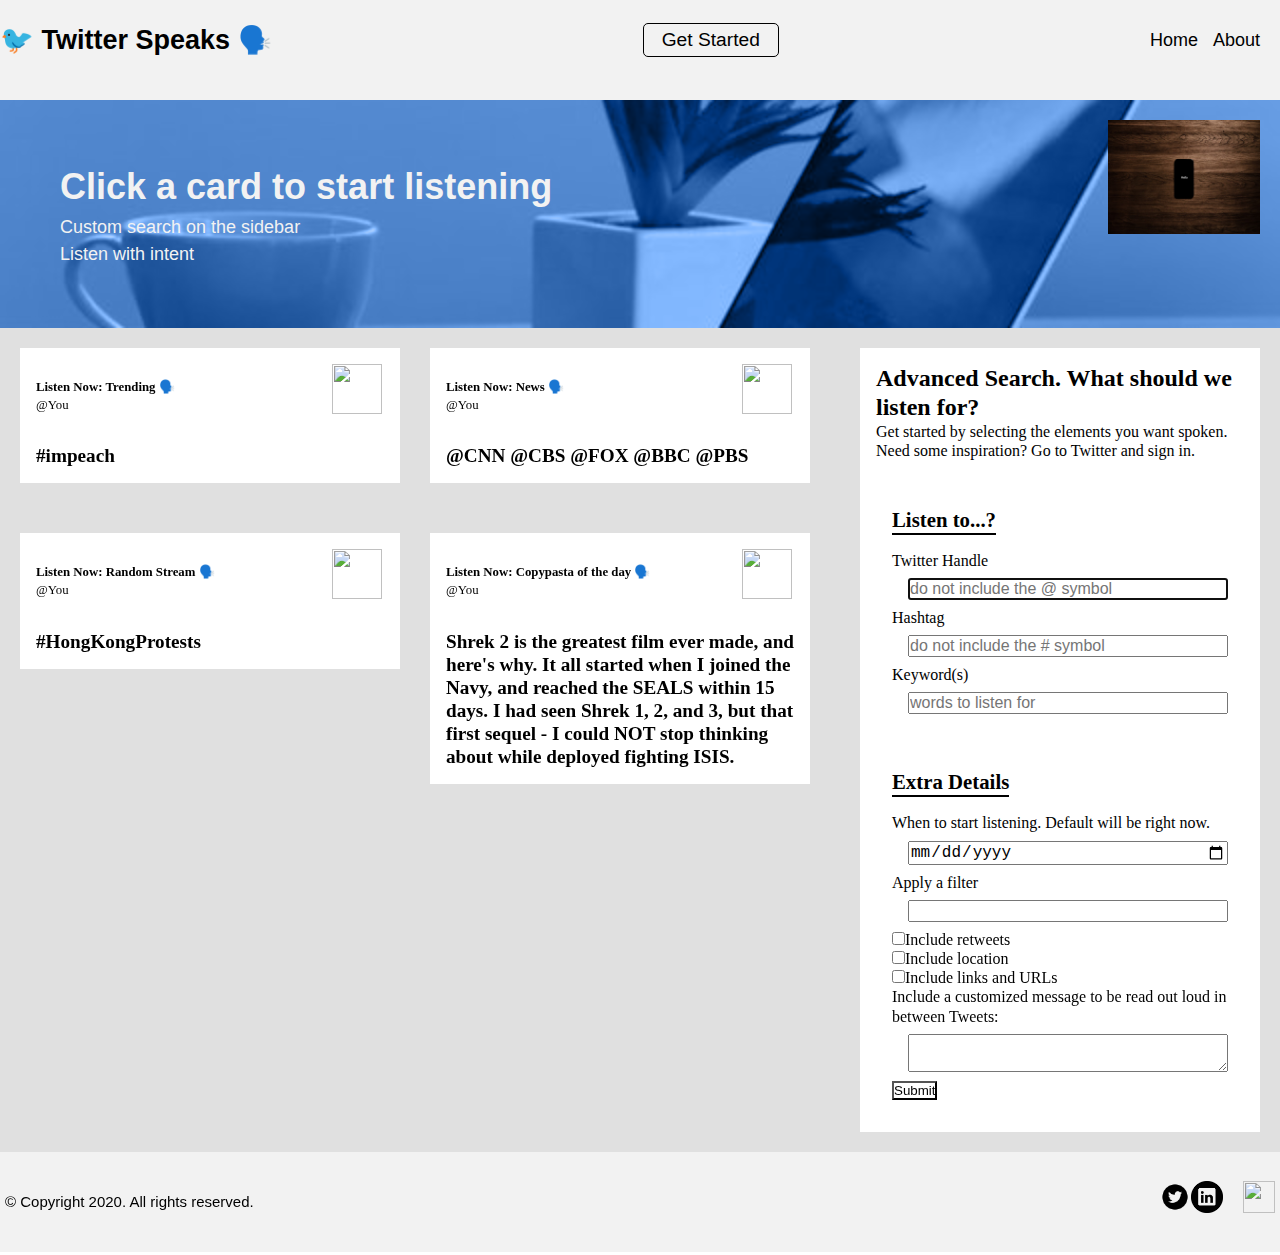
==== form.html @ 6756d502 "Intial Commit from assignment 3" ====
<!DOCTYPE html>
<html lang="en">
<head>
  <meta charset="utf-8"/>
  <link rel="stylesheet" media="screen" href="style.css">
  <title>🎤Create Account📣</title>
</head>
  <body>
      <header class="page-header">
          <a href="#footer" class="skip">Skip to bottom of page</a>
          <nav>
            <h2 class="logo"><a href="index.html">🐦 Twitter Speaks 🗣️</a></h2>
            <ul>
              <li>
                <a href="index.html">Home</a>
              </li>
              <li>
                <a href="about.html">About</a>
              </li>
      
            </ul>
            <a href="form.html"><button class="cta-contact">Get Started</button></a>
          </nav>
        </header>
  <main class="page-main-form">
      <img src="img/black-cell-phone-design-1275929.jpg" alt="Photo by Life Of Pix from Pexels" class="regular-image">
      <div class="form-banner-text">
        <h1>Click a card to start listening</h1>
        <p>Custom search on the sidebar</p>
        <p>Listen with intent</p>
      </div>
    </main>
    <div class="formwrapper">
      <aside class="grid-item-1">
      <h2>Advanced Search. What should we listen for?</h2>
      <p>Get started by selecting the elements you want spoken.</p>
      <p>Need some inspiration? <a href="https://www.twitter.com" target="_blank">Go to Twitter</a> and sign in.</p>
      <form>
        <fieldset>
          <legend>Listen to...?</legend>
          <label for="handle">Twitter Handle</label>
            <input type="text" id="handle" placeholder="do not include the @ symbol" autofocus>
          <label for="hashtag">Hashtag</label>
            <input type="text" id="hashtag" placeholder="do not include the # symbol">
          <label for="keyword">Keyword(s)</label>
          <input type="text" id="keyword" placeholder="words to listen for">
        </fieldset>
        <fieldset>
          <legend>Extra Details</legend>
          <label for="date">When to start listening. Default will be right now.</label>
            <input type="date" id="date">
          <label for="filter" class="extraspace">Apply a filter</label>
            <input name="filter" list="filter">
            <datalist id="filter">
              <label>Or select from the list</label>
              <select name="filling">
                <option selected>Select one. Default will be Popular</option>
                <option value="popular">Popular</option>
                <option value="trending">Trending</option>
                <option value="location">Location</option>
                <option value="retweets">Retweets</option>
              </select>
            </datalist>
            <label>
              <input id="retweets" type="checkbox" value="retweets">Include retweets
            </label>
            <label>
              <input id="location" type="checkbox" value="location">Include location
            </label>
            <label>
              <input id="links" type="checkbox" value="retweets">Include links and URLs
            </label>
          <label class="extraspace">Include a customized message to be read out loud in between Tweets:
            <textarea id="custommessage"></textarea>
          </label>
  
          <button type="submit">Submit</button>
        </fieldset>
      </form>
    </aside>
    <div class="grid-item grid-item-2">
            <img class="upper-right" src="img//Twitter All Brand Resources/Twitter Logos/Twitter_Logo_Blue/Twitter_Logo_Blue.png">
            <div class="upper-left"><p><strong>Listen Now: Trending 🗣️</p></strong><br>@You</div>
            <p><strong>#impeach</strong></p>
    </div>
    <div class="grid-item grid-item-3">
        <img class="upper-right" src="img//Twitter All Brand Resources/Twitter Logos/Twitter_Logo_Blue/Twitter_Logo_Blue.png">
        <div class="upper-left"><p><strong>Listen Now: News 🗣️</p></strong><br>@You</div>
        <p><strong>@CNN @CBS @FOX @BBC @PBS</strong></p>
  </div>
  <div class="grid-item grid-item-4">
      <img class="upper-right" src="img//Twitter All Brand Resources/Twitter Logos/Twitter_Logo_Blue/Twitter_Logo_Blue.png">
      <div class="upper-left"><p><strong>Listen Now: Random Stream 🗣️</p></strong><br>@You</div>
      <p><strong>#HongKongProtests</strong></p>
</div>
    <div class="grid-item grid-item-5">
        <img class="upper-right" src="img//Twitter All Brand Resources/Twitter Logos/Twitter_Logo_Blue/Twitter_Logo_Blue.png">
        <div class="upper-left"><p><strong>Listen Now: Copypasta of the day 🗣️</p></strong><br>@You</div>
        <p><strong>Shrek 2 is the greatest film ever made, and here's why. It all started when I joined the Navy, and reached the SEALS within 15 days. I had seen Shrek 1, 2, and 3, but that first sequel - I could NOT stop thinking about while deployed fighting ISIS.</strong></p>
    </div>
</div>
    <footer id="footer" class="page-footer">
        <small>© Copyright 2020. All rights reserved.</small>
        <ul>
            <a href="https://twitter.com/eddierath1" target="_blank">
              <img class="social-icon" src="img/twitter.png">
            </a>
          </li>
          <li>
            <a href="https://linkedin.com/in/eddierath" target="_blank">
              <img class="social-icon" src="img/linkedin.png">
            </a>
          </li>
          <li>
            <a href="https://github.com/eddierath?tab=repositories" target="_blank">
              <img class="social-icon" src="img/GitHub-Mark/png/GitHub-Mark-64px.png">
            </a>
          </li>
        </ul>
      </footer>
</html>
---- style.css ----
html {
  box-sizing: border-box;
}
*, *:before, *:after {
  box-sizing: inherit;
}

/* color variables for easier prototyping */
:root {
  --main-white-color: #f2f2f2;
  --main-black-color: black;
  --main-blue-color: rgb(72, 126, 197);
}

* {
  padding: 0;
  margin: 0;
  box-sizing: border-box;
}

.wrapper {
	border: 2px solid maroon;
	width: 70%;
	padding: 6rem 4rem;
	overflow: auto;
	margin: 0 auto;
}
/* Index Flex CONTAINER */
.container {
  background-color: #f5f8fa;
  /* Could not get flex-flow to behave this way */
  display: flex;
flex-direction: row;
  flex-wrap: wrap;
  justify-content: space-between;
  align-content: center;
  }
/* Flexbox for Twitter Card START*/
  .item {
  font-size: 1.2rem;
  max-width: 350px;
  margin: 20px 20px 20px 40px;
	/* Twitter Font guideline */
	font-family: "HelveticaNeue";
	line-height: 1.2;
	padding: 1rem;
	background: white;
  color: black;
  /* flex items within the item box */
  display: flex;
  flex-direction: column;
  justify-content: flex-start;
  align-content: flex-start;


/* Flexbox END*/
  }
  .upper-right {
    margin: 0 0 3% 85%;
    width: 50px;
    height: 50px;
  }
  .upper-left {
    font-size: 0.8rem;
    margin: -12% 0 10% 0;
    line-height: 0.7;
    font-family: "HelveticaNeue-Light";
  }
button {
  background: none;
  outline: none;
  cursor: pointer;
}

ul {
  list-style: none;
}

a {
  text-decoration: none;
  color: inherit;
}

body {
  font: 16px/1.5 "Dosis", sans-serif;
}




/* Header */
.page-header {
  background: var(--main-white-color);
  min-height: 100px;
}
.page-header nav {
  padding-top: 20px;
  display: flex;
  flex-wrap: wrap;
margin-right: 20px;
  justify-content: space-between;
  align-items: center;
}

nav a:hover {
	color: rgba(0, 140, 255, 0.603);
}
button:hover {
	background-color: rgb(162, 209, 255);
}
.page-header ul {
  display: flex;
  order: 1;
  width: 100%;
  margin-top: 15px;
}

.page-header ul li:not(:last-child) {
  padding-right: 15px;
}

.page-header .cta-contact {
  font-family: inherit;
  font-size: 1.2rem;
  padding: 5px 18px;
  border: 1px solid;
  border-radius: 5px;
}


/* main page */
.page-main {
  display: flex;
  flex-direction: column;
  justify-content: center;
  flex-grow: 1;
  min-height: 400px;
  background: var(--main-blue-color)
	/*Photo by Tyler Lastovich from Pexels*/
    url("img/apple-cup-desk-7974-2.jpg") no-repeat
    center / cover;
  background-blend-mode: luminosity;
  color: var(--main-white-color);
}

.page-main div {
  max-width: 500px;
}

.page-main h1 {
  margin-bottom: 20px;
}

.page-main p + p {
  margin-top: 10px;
}

/* form start */
.page-main-form {
	min-height: 200px;
	background: var(--main-blue-color)
	  /*Photo by Tyler Lastovich from Pexels*/
	  url("img/apple-cup-desk-7974-2.jpg") no-repeat
	  center / cover;
	background-blend-mode: luminosity;
	color: var(--main-white-color);
  }
  .form-banner-text {
	  padding: 60px;
  }
  .regular-image {
	  max-width: 15%;
	  min-width: 8%;
	  float: right;
	  padding: 20px;
  }

  /* Grid layout START */
.formwrapper {
	background-color: rgb(224, 224, 224);
	display: grid;
  	grid-template-columns: repeat(3, 1fr);
  	grid-gap: 10px;
	grid-auto-rows: minmax(100px, auto);
	justify-content: space-evenly;	
}
.grid-item-1 {
	grid-column: 3;
 	grid-row: 1 / 5;
	font-size: 1rem;
	max-width: 400px;
	margin: 20px 20px 20px 40px;
	  /* Twitter Font guideline */
	  font-family: "HelveticaNeue";
	  line-height: 1.2;
	  padding: 1rem;
	  background: white;
	color: black;
	
  
	}
	.grid-item-2 {
		grid-column: 1;
		grid-row: 1 / 2;
	}
	.grid-item-3 {
		grid-column: 2;
		grid-row:  1 / 2;
	}
	.grid-item-4 {
		grid-column: 1;
		grid-row: 2 / 3;

	}
	.grid-item-5 {
	grid-column: 2;
		grid-row: 2 / 4;
				
	}
	.grid-item {
		margin: 20px 0 20px 20px;
		font-size: 1.2rem;
		/* Twitter Font guideline */
		font-family: "HelveticaNeue";
		line-height: 1.2;
		padding: 1rem;
		background: white;
		color: black;	
	}
.grid-item:hover {
	border: solid 2px;
}
  /* Grid layout END */
fieldset {
	margin: 1rem;
	border: none;
	background-color:white;
}
legend {
	padding-top: 2rem;
	font-weight: bold;
	font-size: 1.3rem;
	margin-top: 1.5rem;
	margin-bottom: 1rem;
	border-bottom: 2px solid black;

}
label {
	display: block;
}
input:not([type="radio"]):not([type="checkbox"]), textarea {
	display: block;
	margin: 0.5em 1em;
	width: 20rem;
	font-size: 1em;
}


/* Footer */
.page-footer {
  min-height: 100px;
  display: flex;
  flex-direction: column-reverse;
  background: var(--main-white-color);
  padding: 5px;
}

.page-footer ul {
  display: flex;
  font-size: 1.5rem;
  margin-bottom: 5px;
}

.page-footer ul li:not(:last-child) {
  margin-right: 20px;
}

.social-icon {
	width: 32px;
	height: 32px;
}

/* Media Screen resize */
@media screen and (min-width: 550px) {
  .page-header ul {
    width: auto;
    margin-top: 0;
  }

  .page-header .cta-contact {
    order: 1;
  }

  .page-footer {
    flex-direction: row;
    justify-content: space-between;
    align-items: center;
  }

  .page-footer ul {
    margin-bottom: 0;
  }
}

@media screen and (min-width: 768px) {
  body {
    font-size: 18px;
  }

  .page-main {
    padding-left: 90px;
  }
}

.skip {
	position: absolute;
	top: -1000px;
	left: -1000px;
	height: 10px;
	width: 10px;
	text-align: left;
	overflow: hidden;
}

a.skip:active, a.skip:focus, a.skip:hover {
	left: 0; 
	top: 0;
	color: black;
	width: auto; 
	height: auto; 
	overflow: visible; 
}
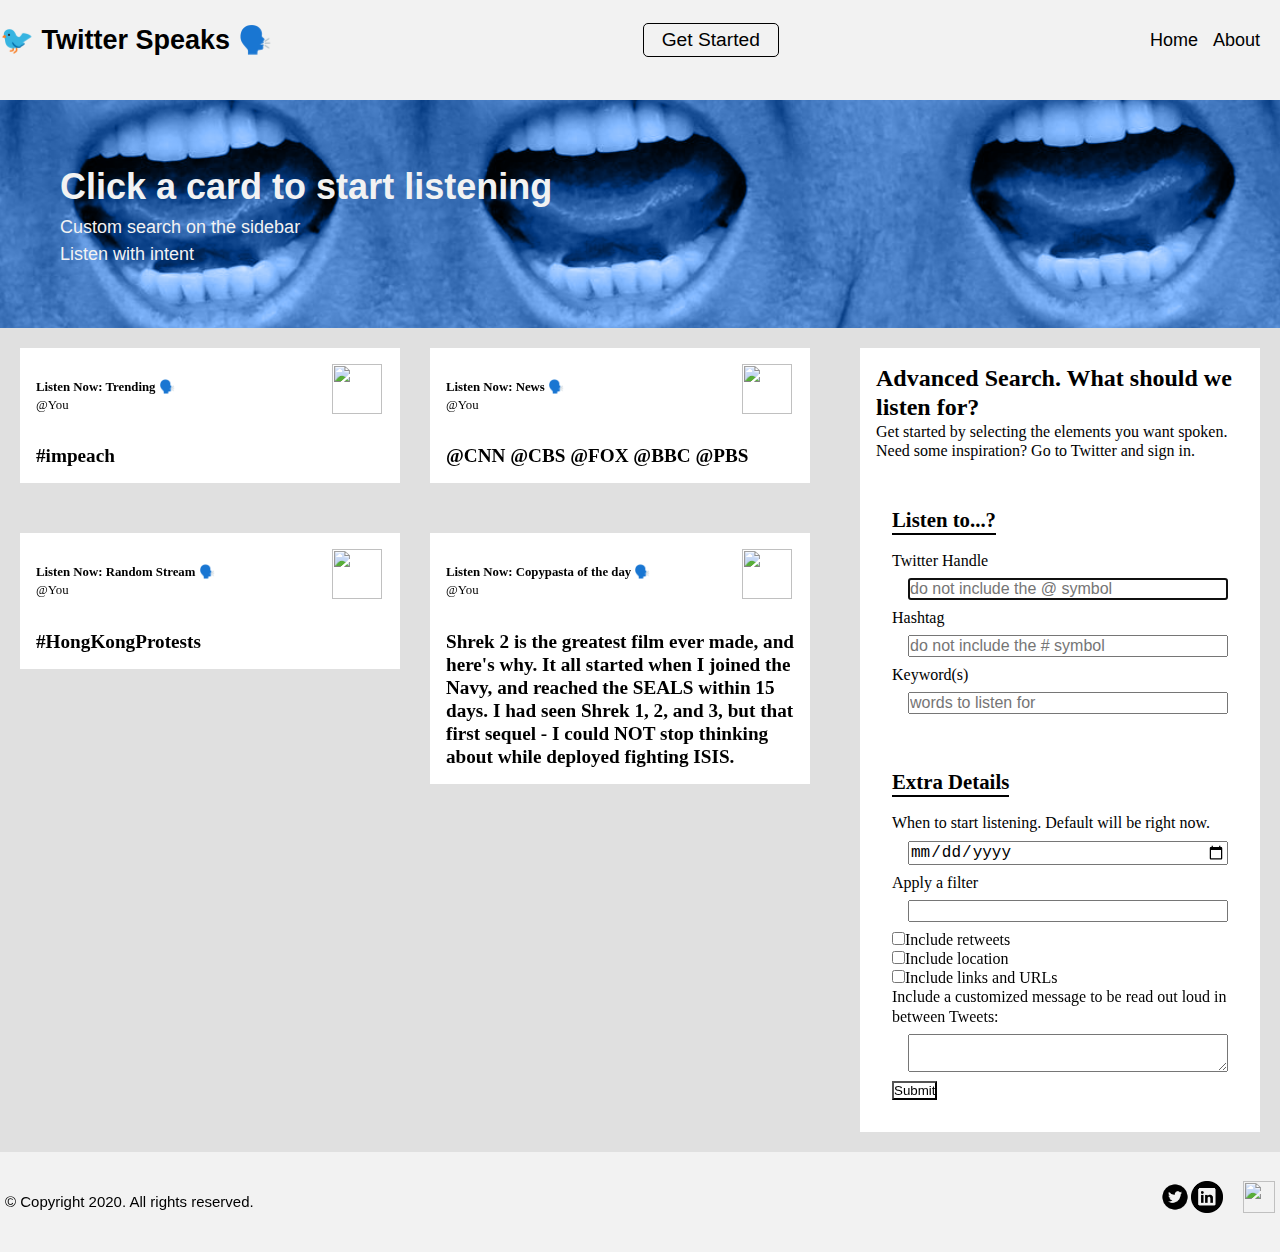
==== commit 51710362: "Tuesday afternoon edits" ====
--- a/form.html
+++ b/form.html
@@ -23,7 +23,6 @@
           </nav>
         </header>
   <main class="page-main-form">
-      <img src="img/black-cell-phone-design-1275929.jpg" alt="Photo by Life Of Pix from Pexels" class="regular-image">
       <div class="form-banner-text">
         <h1>Click a card to start listening</h1>
         <p>Custom search on the sidebar</p>
--- a/style.css
+++ b/style.css
@@ -51,10 +51,52 @@
   flex-direction: column;
   justify-content: flex-start;
   align-content: flex-start;
-
-
+  /* Assignment 4 addition */
+  transition: all .2s ease-in-out;
 /* Flexbox END*/
   }
+/* Assignment 4 addition */
+  
+/* play/pause button overlay */
+.item:hover .playpause label {
+  display: block;
+  box-sizing: border-box;
+  width: 0;
+  height: 74px;
+  cursor: pointer;
+  border-color: transparent transparent transparent #657786;;
+  transition: 100ms all ease;
+  will-change: border-width;
+  border-style: solid;
+  border-width: 37px 0 37px 60px;   
+}
+.playpause input[type='checkbox'] {
+  visibility: hidden;
+}
+.item:hover input[type='checkbox']:checked + label {
+    border-style: double;
+    border-color: #1DA1F2;
+    border-width: 0px 0 0px 60px;
+}
+.item:hover .playpause {
+  position: absolute;
+  margin: 0;
+  position: absolute;
+  top: 50%;
+  left: 50%;
+  opacity: 0.8;
+  margin-right: -50%;
+  transform: translate(-50%, -50%)
+}
+
+.item:hover  {
+    transform: scale(1.05);
+    background-color: #E1E8ED;
+    font-size: 2rem;
+  }
+
+   
+  
   .upper-right {
     margin: 0 0 3% 85%;
     width: 50px;
@@ -136,8 +178,8 @@
   flex-grow: 1;
   min-height: 400px;
   background: var(--main-blue-color)
-	/*Photo by Tyler Lastovich from Pexels*/
-    url("img/apple-cup-desk-7974-2.jpg") no-repeat
+	/*Photo from BBC News*/
+    url("img/trumpmouth.png") no-repeat
     center / cover;
   background-blend-mode: luminosity;
   color: var(--main-white-color);
@@ -154,13 +196,14 @@
 .page-main p + p {
   margin-top: 10px;
 }
+
 
 /* form start */
 .page-main-form {
 	min-height: 200px;
 	background: var(--main-blue-color)
-	  /*Photo by Tyler Lastovich from Pexels*/
-	  url("img/apple-cup-desk-7974-2.jpg") no-repeat
+	  /*Photo from BBC News - Photoshopped by Eddie Rath*/
+	  url("img/trumpmouth_repeat.png") no-repeat
 	  center / cover;
 	background-blend-mode: luminosity;
 	color: var(--main-white-color);
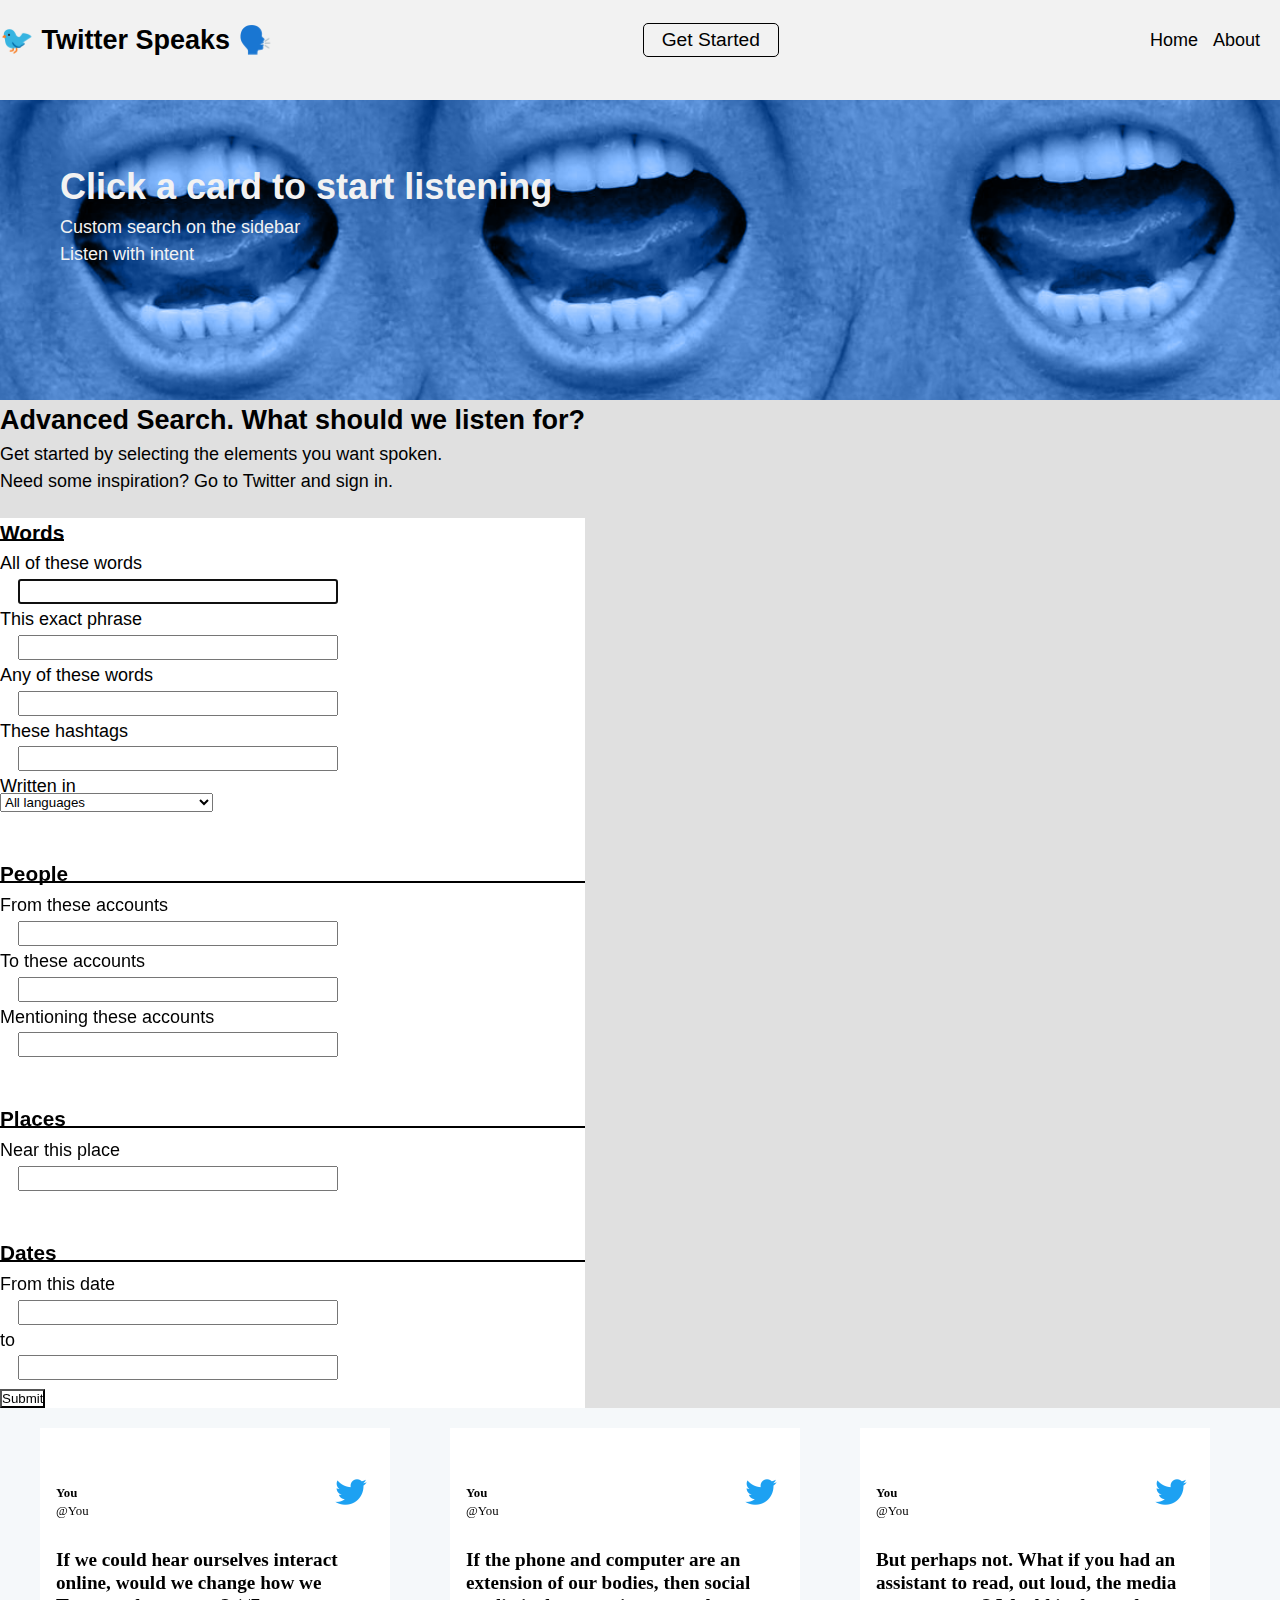
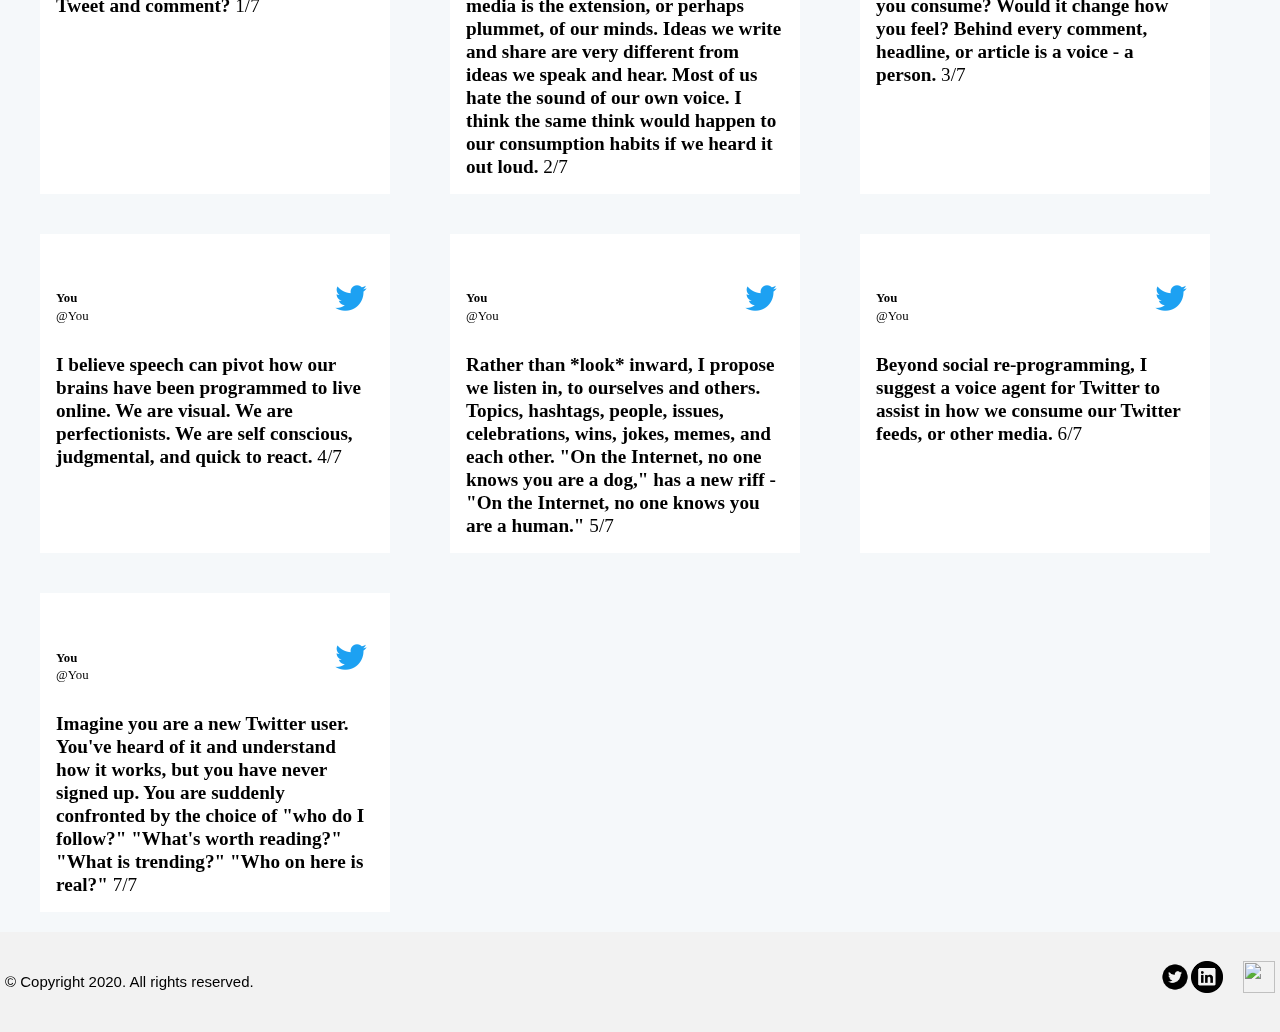
==== commit 40994f94: "Tuesday commit 2" ====
--- a/form.html
+++ b/form.html
@@ -36,67 +36,168 @@
       <p>Need some inspiration? <a href="https://www.twitter.com" target="_blank">Go to Twitter</a> and sign in.</p>
       <form>
         <fieldset>
-          <legend>Listen to...?</legend>
-          <label for="handle">Twitter Handle</label>
-            <input type="text" id="handle" placeholder="do not include the @ symbol" autofocus>
-          <label for="hashtag">Hashtag</label>
-            <input type="text" id="hashtag" placeholder="do not include the # symbol">
-          <label for="keyword">Keyword(s)</label>
-          <input type="text" id="keyword" placeholder="words to listen for">
+          <legend>Words</legend>
+          <label for="allwords">All of these words</label>
+            <input type="text" id="allwords" autofocus>
+          <label for="phrase">This exact phrase</label>
+            <input type="text" id="phrase">
+          <label for="anywords">Any of these words</label>
+          <input type="text" id="anywords">
+          <label for="hashtags">These hashtags</label>
+          <input type="text" id="hashtags">
+          <label for="writtenin">Written in</label>
+          <select id="wriitenin" name="lang">
+              <option value="all" selected="selected">All languages</option>
+              <option disabled="disabled">---</option>
+                <option value="en">English (English)</option>
+                <option value="ja">Japanese (日本語)</option>
+                <option value="ar">Arabic (العربية)</option>
+                <option value="es">Spanish (español)</option>
+              <option disabled="disabled">---</option>
+                <option value="am">Amharic (አማርኛ)</option>
+                <option value="hy">Armenian (հայերեն)</option>
+                <option value="bn">Bangla (বাংলা)</option>
+                <option value="bg">Bulgarian (български)</option>
+                <option value="my">Burmese (မြန်မာ)</option>
+                <option value="ckb">Central Kurdish (کوردیی ناوەندی)</option>
+                <option value="zh">Chinese (中文)</option>
+                <option value="da">Danish (dansk)</option>
+                <option value="dv">Divehi (Divehi)</option>
+                <option value="nl">Dutch (Nederlands)</option>
+                <option value="et">Estonian (eesti)</option>
+                <option value="fi">Finnish (suomi)</option>
+                <option value="fr">French (français)</option>
+                <option value="ka">Georgian (ქართული)</option>
+                <option value="de">German (Deutsch)</option>
+                <option value="el">Greek (Ελληνικά)</option>
+                <option value="gu">Gujarati (ગુજરાતી)</option>
+                <option value="ht">Haitian Creole (Haitian Creole)</option>
+                <option value="he">Hebrew (עברית)</option>
+                <option value="hi">Hindi (हिन्दी)</option>
+                <option value="hu">Hungarian (magyar)</option>
+                <option value="is">Icelandic (íslenska)</option>
+                <option value="id">Indonesian (Indonesia)</option>
+                <option value="it">Italian (italiano)</option>
+                <option value="kn">Kannada (ಕನ್ನಡ)</option>
+                <option value="km">Khmer (ខ្មែរ)</option>
+                <option value="ko">Korean (한국어)</option>
+                <option value="lo">Lao (ລາວ)</option>
+                <option value="lv">Latvian (latviešu)</option>
+                <option value="lt">Lithuanian (lietuvių)</option>
+                <option value="ml">Malayalam (മലയാളം)</option>
+                <option value="mr">Marathi (मराठी)</option>
+                <option value="ne">Nepali (नेपाली)</option>
+                <option value="no">Norwegian (norsk)</option>
+                <option value="or">Odia (ଓଡ଼ିଆ)</option>
+                <option value="ps">Pashto (پښتو)</option>
+                <option value="fa">Persian (فارسی)</option>
+                <option value="pl">Polish (polski)</option>
+                <option value="pt">Portuguese (português)</option>
+                <option value="pa">Punjabi (ਪੰਜਾਬੀ)</option>
+                <option value="ro">Romanian (română)</option>
+                <option value="ru">Russian (русский)</option>
+                <option value="sr">Serbian (српски)</option>
+                <option value="sd">Sindhi (سنڌي)</option>
+                <option value="si">Sinhala (සිංහල)</option>
+                <option value="sl">Slovenian (slovenščina)</option>
+                <option value="sv">Swedish (svenska)</option>
+                <option value="tl">Tagalog (Tagalog)</option>
+                <option value="ta">Tamil (தமிழ்)</option>
+                <option value="te">Telugu (తెలుగు)</option>
+                <option value="th">Thai (ไทย)</option>
+                <option value="bo">Tibetan (བོད་སྐད་)</option>
+                <option value="tr">Turkish (Türkçe)</option>
+                <option value="ur">Urdu (اردو)</option>
+                <option value="ug">Uyghur (ئۇيغۇرچە)</option>
+                <option value="vi">Vietnamese (Tiếng Việt)</option>
+            </select>
+
+          <legend>People</legend>
+          <label for="accounts">From these accounts</label>
+            <input type="text" id="accounts">
+          <label for="toaccounts" >To these accounts</label>
+            <input type="text" id="toaccounts">
+          <label for="mentions">Mentioning these accounts</label>
+          <input type="text" id="mentions">
+          <legend>Places</legend>
+          <label for="places">Near this place</label>
+            <input type="text" id="places">
+            <legend><span>Dates</span></legend>
+    
+              <label>From this date</label>
+              <div class="input-daterange input-group" id="datepicker">
+                <input type="text" class="input-sm form-control input-since" name="since" id="since" />
+                <label for="until" class="t1-label input-group-addon">to</label>
+                <input type="text" class="input-sm form-control input-until" name="until" id="until" />
+              
+            </div>
+          <button type="submit">Submit</button>
+          
         </fieldset>
-        <fieldset>
-          <legend>Extra Details</legend>
-          <label for="date">When to start listening. Default will be right now.</label>
-            <input type="date" id="date">
-          <label for="filter" class="extraspace">Apply a filter</label>
-            <input name="filter" list="filter">
-            <datalist id="filter">
-              <label>Or select from the list</label>
-              <select name="filling">
-                <option selected>Select one. Default will be Popular</option>
-                <option value="popular">Popular</option>
-                <option value="trending">Trending</option>
-                <option value="location">Location</option>
-                <option value="retweets">Retweets</option>
-              </select>
-            </datalist>
-            <label>
-              <input id="retweets" type="checkbox" value="retweets">Include retweets
-            </label>
-            <label>
-              <input id="location" type="checkbox" value="location">Include location
-            </label>
-            <label>
-              <input id="links" type="checkbox" value="retweets">Include links and URLs
-            </label>
-          <label class="extraspace">Include a customized message to be read out loud in between Tweets:
-            <textarea id="custommessage"></textarea>
-          </label>
-  
-          <button type="submit">Submit</button>
-        </fieldset>
+
       </form>
     </aside>
-    <div class="grid-item grid-item-2">
-            <img class="upper-right" src="img//Twitter All Brand Resources/Twitter Logos/Twitter_Logo_Blue/Twitter_Logo_Blue.png">
-            <div class="upper-left"><p><strong>Listen Now: Trending 🗣️</p></strong><br>@You</div>
-            <p><strong>#impeach</strong></p>
+</div>
+<div class="container">
+    <div class="item">
+        <div class="playpause">
+          <input type="checkbox" value="" id="playPauseCheckbox1" name="playPauseCheckbox1" />
+          <label class="label" for="playPauseCheckbox1"></label>
+        </div>
+      <img class="upper-right" src="img/Twitter_Logo_Blue.png">
+      <div class="upper-left"><p><strong>You</p></strong><br>@You</div>
+        <p><strong>If we could hear ourselves interact online, would we change how we Tweet and comment?</strong> 1/7</p>
     </div>
-    <div class="grid-item grid-item-3">
-        <img class="upper-right" src="img//Twitter All Brand Resources/Twitter Logos/Twitter_Logo_Blue/Twitter_Logo_Blue.png">
-        <div class="upper-left"><p><strong>Listen Now: News 🗣️</p></strong><br>@You</div>
-        <p><strong>@CNN @CBS @FOX @BBC @PBS</strong></p>
-  </div>
-  <div class="grid-item grid-item-4">
-      <img class="upper-right" src="img//Twitter All Brand Resources/Twitter Logos/Twitter_Logo_Blue/Twitter_Logo_Blue.png">
-      <div class="upper-left"><p><strong>Listen Now: Random Stream 🗣️</p></strong><br>@You</div>
-      <p><strong>#HongKongProtests</strong></p>
-</div>
-    <div class="grid-item grid-item-5">
-        <img class="upper-right" src="img//Twitter All Brand Resources/Twitter Logos/Twitter_Logo_Blue/Twitter_Logo_Blue.png">
-        <div class="upper-left"><p><strong>Listen Now: Copypasta of the day 🗣️</p></strong><br>@You</div>
-        <p><strong>Shrek 2 is the greatest film ever made, and here's why. It all started when I joined the Navy, and reached the SEALS within 15 days. I had seen Shrek 1, 2, and 3, but that first sequel - I could NOT stop thinking about while deployed fighting ISIS.</strong></p>
-    </div>
+      <div class="item">
+          <div class="playpause">
+              <input type="checkbox" value="" id="playPauseCheckbox2" name="playPauseCheckbox2" />
+              <label class="label" for="playPauseCheckbox2"></label>
+            </div>
+            <img class="upper-right" src="img/Twitter_Logo_Blue.png">
+        <div class="upper-left"><p><strong>You</p></strong><br>@You</div>
+        <p><strong>If the phone and computer are an extension of our bodies, then social media is the extension, or perhaps plummet, of our minds. Ideas we write and share are very different from ideas we speak and hear.
+      
+          Most of us hate the sound of our own voice. I think the same think would happen to our consumption habits if we heard it out loud. </strong>2/7</p></div>
+      <div class="item">
+          <div class="playpause">
+              <input type="checkbox" value="" id="playPauseCheckbox3" name="playPauseCheckbox3" />
+              <label class="label" for="playPauseCheckbox3"></label>
+            </div>
+            <img class="upper-right" src="img/Twitter_Logo_Blue.png">
+        <div class="upper-left"><p><strong>You</p></strong><br>@You</div>
+        <p><strong>But perhaps not. What if you had an assistant to read, out loud, the media you consume? Would it change how you feel? Behind every comment, headline, or article is a voice - a person.</strong> 3/7</p></div>
+      <div class="item">
+          <div class="playpause">
+              <input type="checkbox" value="" id="playPauseCheckbox4" name="playPauseCheckbox4" />
+              <label class="label" for="playPauseCheckbox4"></label>
+            </div>
+            <img class="upper-right" src="img/Twitter_Logo_Blue.png">
+        <div class="upper-left"><p><strong>You</p></strong><br>@You</div>
+        <p><strong>I believe speech can pivot how our brains have been programmed to live online. We are visual. We are perfectionists. We are self conscious, judgmental, and quick to react.</strong> 4/7</p> </div>
+      <div class="item">
+          <div class="playpause">
+              <input type="checkbox" value="" id="playPauseCheckbox5" name="playPauseCheckbox5" />
+              <label class="label" for="playPauseCheckbox5"></label>
+            </div>
+            <img class="upper-right" src="img/Twitter_Logo_Blue.png">
+        <div class="upper-left"><p><strong>You</p></strong><br>@You</div>
+        <p><strong>Rather than *look* inward, I propose we listen in, to ourselves and others. Topics, hashtags, people, issues, celebrations, wins, jokes, memes, and each other. "On the Internet, no one knows you are a dog," has a new riff - "On the Internet, no one knows you are a human."</strong> 5/7</p></div>
+      <div class="item">
+          <div class="playpause">
+              <input type="checkbox" value="" id="playPauseCheckbox6" name="playPauseCheckbox6" />
+              <label class="label" for="playPauseCheckbox6"></label>
+            </div>
+            <img class="upper-right" src="img/Twitter_Logo_Blue.png">
+        <div class="upper-left"><p><strong>You</p></strong><br>@You</div>
+        <p><strong>Beyond social re-programming, I suggest a voice agent for Twitter to assist in how we consume our Twitter feeds, or other media.</strong> 6/7</p> </div>
+      <div class="item">
+          <div class="playpause">
+              <input type="checkbox" value="" id="playPauseCheckbox7" name="playPauseCheckbox7" />
+              <label class="label" for="playPauseCheckbox7"></label>
+            </div>
+            <img class="upper-right" alt="twitter-logo" src="img/Twitter_Logo_Blue.png">
+        <div class="upper-left"><p><strong>You</p></strong><br>@You</div>
+        <p><strong>Imagine you are a new Twitter user. You've heard of it and understand how it works, but you have never signed up. You are suddenly confronted by the choice of "who do I follow?" "What's worth reading?" "What is trending?" "Who on here is real?"</strong> 7/7</p></div>
 </div>
     <footer id="footer" class="page-footer">
         <small>© Copyright 2020. All rights reserved.</small>
--- a/style.css
+++ b/style.css
@@ -32,7 +32,7 @@
   display: flex;
 flex-direction: row;
   flex-wrap: wrap;
-  justify-content: space-between;
+  justify-content: flex-start;
   align-content: center;
   }
 /* Flexbox for Twitter Card START*/
@@ -200,7 +200,7 @@
 
 /* form start */
 .page-main-form {
-	min-height: 200px;
+	min-height: 300px;
 	background: var(--main-blue-color)
 	  /*Photo from BBC News - Photoshopped by Eddie Rath*/
 	  url("img/trumpmouth_repeat.png") no-repeat
@@ -211,73 +211,19 @@
   .form-banner-text {
 	  padding: 60px;
   }
-  .regular-image {
-	  max-width: 15%;
-	  min-width: 8%;
-	  float: right;
-	  padding: 20px;
-  }
 
   /* Grid layout START */
 .formwrapper {
 	background-color: rgb(224, 224, 224);
-	display: grid;
-  	grid-template-columns: repeat(3, 1fr);
-  	grid-gap: 10px;
-	grid-auto-rows: minmax(100px, auto);
-	justify-content: space-evenly;	
-}
-.grid-item-1 {
-	grid-column: 3;
- 	grid-row: 1 / 5;
-	font-size: 1rem;
-	max-width: 400px;
-	margin: 20px 20px 20px 40px;
-	  /* Twitter Font guideline */
-	  font-family: "HelveticaNeue";
-	  line-height: 1.2;
-	  padding: 1rem;
-	  background: white;
-	color: black;
-	
+  display: flex;
+  align-content: center;
   
-	}
-	.grid-item-2 {
-		grid-column: 1;
-		grid-row: 1 / 2;
-	}
-	.grid-item-3 {
-		grid-column: 2;
-		grid-row:  1 / 2;
-	}
-	.grid-item-4 {
-		grid-column: 1;
-		grid-row: 2 / 3;
-
-	}
-	.grid-item-5 {
-	grid-column: 2;
-		grid-row: 2 / 4;
-				
-	}
-	.grid-item {
-		margin: 20px 0 20px 20px;
-		font-size: 1.2rem;
-		/* Twitter Font guideline */
-		font-family: "HelveticaNeue";
-		line-height: 1.2;
-		padding: 1rem;
-		background: white;
-		color: black;	
-	}
-.grid-item:hover {
-	border: solid 2px;
-}
-  /* Grid layout END */
+		
+}
 fieldset {
-	margin: 1rem;
 	border: none;
-	background-color:white;
+  background-color:white;
+  line-height: 0.8rem;
 }
 legend {
 	padding-top: 2rem;
@@ -297,7 +243,6 @@
 	width: 20rem;
 	font-size: 1em;
 }
-
 
 /* Footer */
 .page-footer {
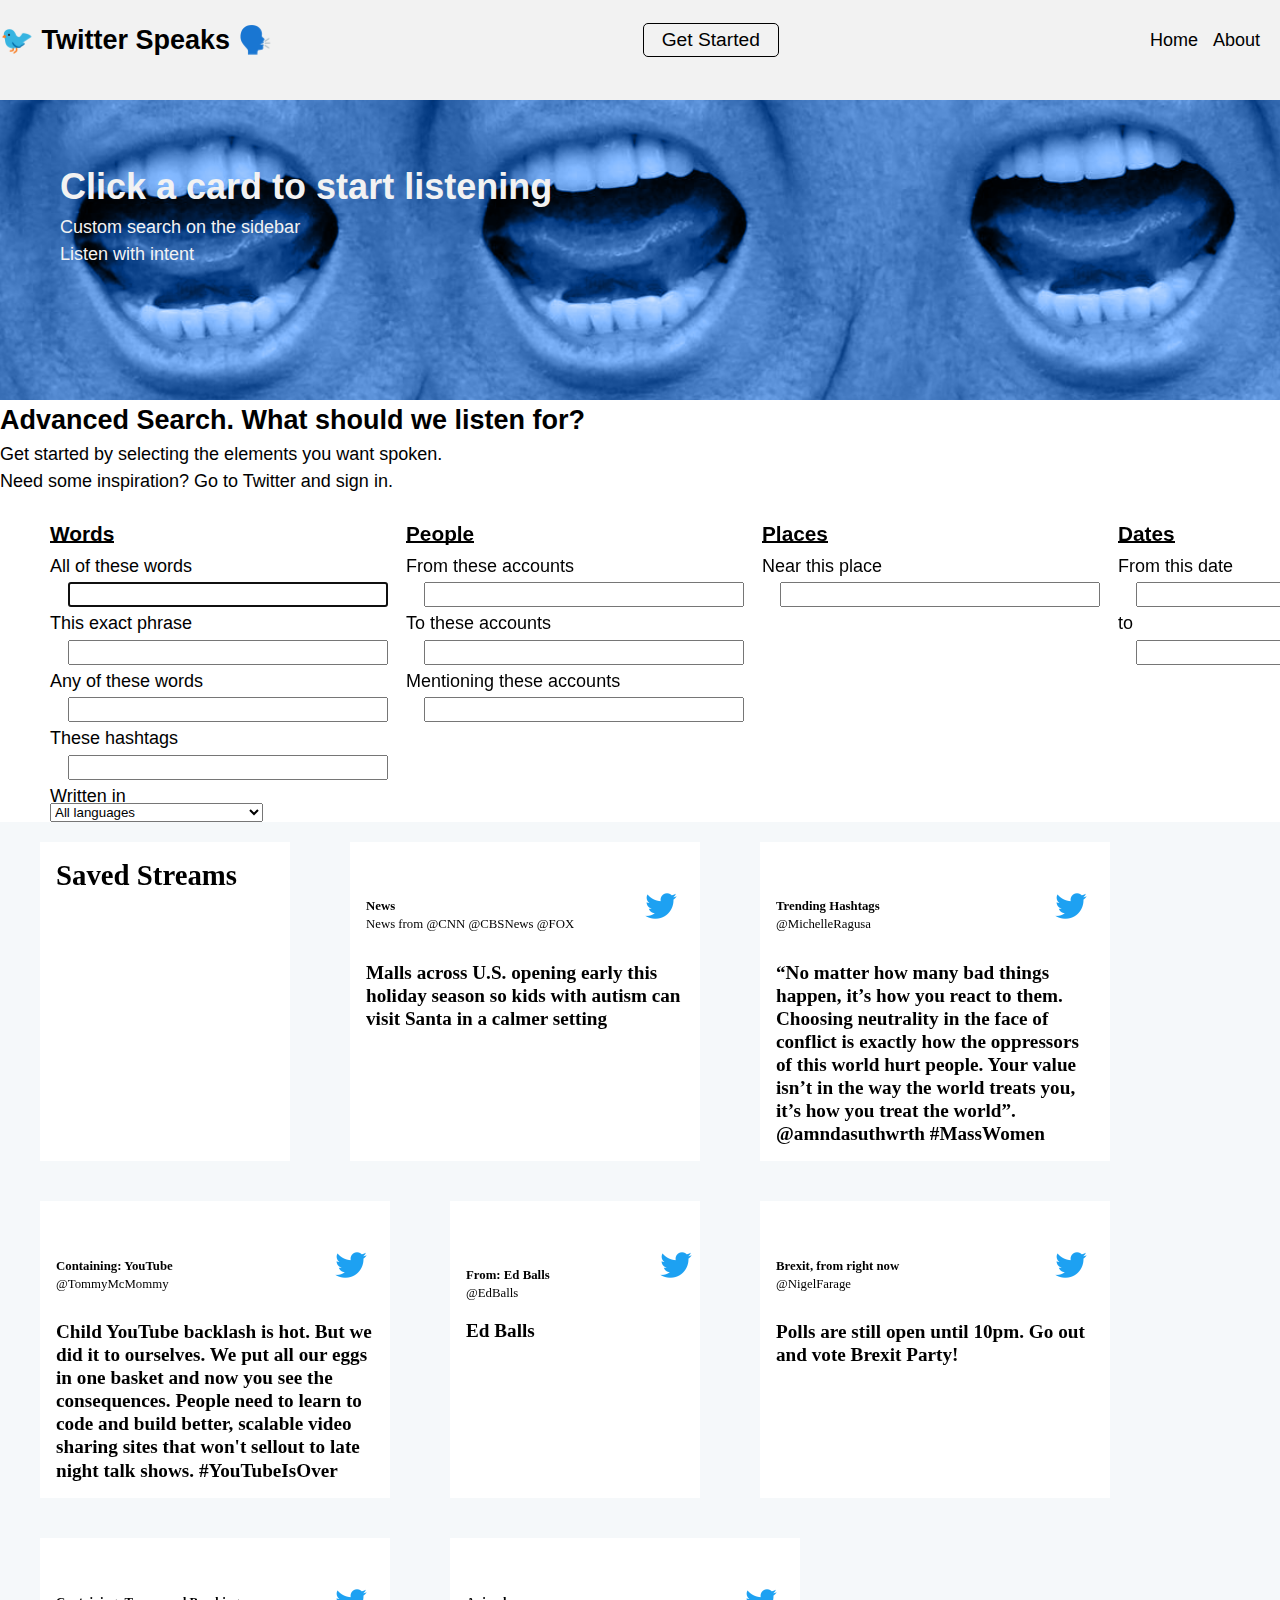
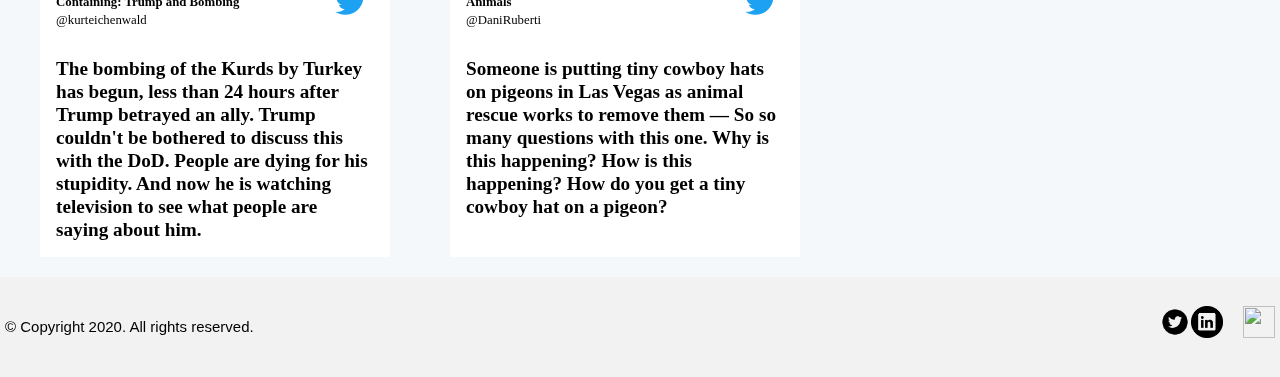
==== commit 09d51edb: "Final Assignment" ====
--- a/form.html
+++ b/form.html
@@ -3,6 +3,8 @@
 <head>
   <meta charset="utf-8"/>
   <link rel="stylesheet" media="screen" href="style.css">
+  <script src="https://ajax.googleapis.com/ajax/libs/jquery/3.4.1/jquery.min.js"></script>
+  <script src="https://code.responsivevoice.org/responsivevoice.js?key=BepA3S16"></script>
   <title>🎤Create Account📣</title>
 </head>
   <body>
@@ -30,7 +32,7 @@
       </div>
     </main>
     <div class="formwrapper">
-      <aside class="grid-item-1">
+      <aside>
       <h2>Advanced Search. What should we listen for?</h2>
       <p>Get started by selecting the elements you want spoken.</p>
       <p>Need some inspiration? <a href="https://www.twitter.com" target="_blank">Go to Twitter</a> and sign in.</p>
@@ -111,7 +113,8 @@
                 <option value="ug">Uyghur (ئۇيغۇرچە)</option>
                 <option value="vi">Vietnamese (Tiếng Việt)</option>
             </select>
-
+          </fieldset>
+          <fieldset>
           <legend>People</legend>
           <label for="accounts">From these accounts</label>
             <input type="text" id="accounts">
@@ -119,9 +122,13 @@
             <input type="text" id="toaccounts">
           <label for="mentions">Mentioning these accounts</label>
           <input type="text" id="mentions">
+        </fieldset>
+        <fieldset>
           <legend>Places</legend>
           <label for="places">Near this place</label>
             <input type="text" id="places">
+        </fieldset>
+      <fieldset>
             <legend><span>Dates</span></legend>
     
               <label>From this date</label>
@@ -129,75 +136,84 @@
                 <input type="text" class="input-sm form-control input-since" name="since" id="since" />
                 <label for="until" class="t1-label input-group-addon">to</label>
                 <input type="text" class="input-sm form-control input-until" name="until" id="until" />
-              
-            </div>
-          <button type="submit">Submit</button>
-          
+            </div>
         </fieldset>
 
       </form>
     </aside>
 </div>
 <div class="container">
+    <div class="item"><h2>Saved Streams</h2></div>
     <div class="item">
         <div class="playpause">
-          <input type="checkbox" value="" id="playPauseCheckbox1" name="playPauseCheckbox1" />
+          <input type="checkbox" value="" id="playPauseCheckbox1" name="playPauseCheckbox1"/>
           <label class="label" for="playPauseCheckbox1"></label>
+          
         </div>
       <img class="upper-right" src="img/Twitter_Logo_Blue.png">
-      <div class="upper-left"><p><strong>You</p></strong><br>@You</div>
-        <p><strong>If we could hear ourselves interact online, would we change how we Tweet and comment?</strong> 1/7</p>
-    </div>
-      <div class="item">
-          <div class="playpause">
-              <input type="checkbox" value="" id="playPauseCheckbox2" name="playPauseCheckbox2" />
-              <label class="label" for="playPauseCheckbox2"></label>
-            </div>
-            <img class="upper-right" src="img/Twitter_Logo_Blue.png">
-        <div class="upper-left"><p><strong>You</p></strong><br>@You</div>
-        <p><strong>If the phone and computer are an extension of our bodies, then social media is the extension, or perhaps plummet, of our minds. Ideas we write and share are very different from ideas we speak and hear.
-      
-          Most of us hate the sound of our own voice. I think the same think would happen to our consumption habits if we heard it out loud. </strong>2/7</p></div>
+      <div class="upper-left"><p><strong>News</p></strong><br>News from @CNN @CBSNews @FOX</div>
+      <p><strong class='readme'>Malls across U.S. opening early this holiday season so kids with autism can visit Santa in a calmer setting </strong></p>
+  </div>
+    <div class="item">
+        <div class="playpause">
+            <input type="checkbox" value="" id="playPauseCheckbox2" name="playPauseCheckbox2" />
+            <label class="label" for="playPauseCheckbox2"></label>
+          </div>
+          <img class="upper-right" src="img/Twitter_Logo_Blue.png">
+      <div class="upper-left"><p><strong>Trending Hashtags</p></strong><br>@MichelleRagusa</div>
+      <p><strong class='readme'>“No matter how many bad things happen, it’s how you react to them.  Choosing neutrality in the face of conflict is exactly how the oppressors of this world hurt people.  Your value isn’t in the way the world treats you, it’s how you treat the world”. 
+        @amndasuthwrth
+         #MassWomen</strong></p></div>
       <div class="item">
           <div class="playpause">
               <input type="checkbox" value="" id="playPauseCheckbox3" name="playPauseCheckbox3" />
               <label class="label" for="playPauseCheckbox3"></label>
             </div>
             <img class="upper-right" src="img/Twitter_Logo_Blue.png">
-        <div class="upper-left"><p><strong>You</p></strong><br>@You</div>
-        <p><strong>But perhaps not. What if you had an assistant to read, out loud, the media you consume? Would it change how you feel? Behind every comment, headline, or article is a voice - a person.</strong> 3/7</p></div>
+        <div class="upper-left"><p><strong>Containing: YouTube</p></strong><br>@TommyMcMommy</div>
+        <p><strong class='readme'>Child YouTube backlash is hot.
+
+          But we did it to ourselves. We put all our eggs in one basket and now you see the consequences.
+          
+          People need to learn to code and build better, scalable video sharing sites that won't sellout to late night talk shows.
+          
+          #YouTubeIsOver</strong></p></div>
       <div class="item">
           <div class="playpause">
               <input type="checkbox" value="" id="playPauseCheckbox4" name="playPauseCheckbox4" />
               <label class="label" for="playPauseCheckbox4"></label>
             </div>
             <img class="upper-right" src="img/Twitter_Logo_Blue.png">
-        <div class="upper-left"><p><strong>You</p></strong><br>@You</div>
-        <p><strong>I believe speech can pivot how our brains have been programmed to live online. We are visual. We are perfectionists. We are self conscious, judgmental, and quick to react.</strong> 4/7</p> </div>
+        <div class="upper-left"><p><strong>From: Ed Balls</p></strong><br>@EdBalls</div>
+        <p><strong class='readme'>Ed Balls</strong></p> </div>
       <div class="item">
           <div class="playpause">
               <input type="checkbox" value="" id="playPauseCheckbox5" name="playPauseCheckbox5" />
               <label class="label" for="playPauseCheckbox5"></label>
             </div>
             <img class="upper-right" src="img/Twitter_Logo_Blue.png">
-        <div class="upper-left"><p><strong>You</p></strong><br>@You</div>
-        <p><strong>Rather than *look* inward, I propose we listen in, to ourselves and others. Topics, hashtags, people, issues, celebrations, wins, jokes, memes, and each other. "On the Internet, no one knows you are a dog," has a new riff - "On the Internet, no one knows you are a human."</strong> 5/7</p></div>
+        <div class="upper-left"><p><strong>Brexit, from right now</p></strong><br>@NigelFarage </div>
+        <p><strong class='readme'>Polls are still open until 10pm. Go out and vote Brexit Party!
+        </strong></p></div>
       <div class="item">
           <div class="playpause">
               <input type="checkbox" value="" id="playPauseCheckbox6" name="playPauseCheckbox6" />
               <label class="label" for="playPauseCheckbox6"></label>
             </div>
             <img class="upper-right" src="img/Twitter_Logo_Blue.png">
-        <div class="upper-left"><p><strong>You</p></strong><br>@You</div>
-        <p><strong>Beyond social re-programming, I suggest a voice agent for Twitter to assist in how we consume our Twitter feeds, or other media.</strong> 6/7</p> </div>
+        <div class="upper-left"><p><strong>Containing: Trump and Bombing</p></strong><br>@kurteichenwald</div>
+        <p><strong class='readme'>The bombing of the Kurds by Turkey has begun, less than 24 hours after Trump betrayed an ally. 
+
+          Trump couldn't be bothered to discuss this with the DoD. People are dying for his stupidity. And now he is watching television to see what people are saying about him.</strong></p> </div>
       <div class="item">
           <div class="playpause">
               <input type="checkbox" value="" id="playPauseCheckbox7" name="playPauseCheckbox7" />
               <label class="label" for="playPauseCheckbox7"></label>
             </div>
             <img class="upper-right" alt="twitter-logo" src="img/Twitter_Logo_Blue.png">
-        <div class="upper-left"><p><strong>You</p></strong><br>@You</div>
-        <p><strong>Imagine you are a new Twitter user. You've heard of it and understand how it works, but you have never signed up. You are suddenly confronted by the choice of "who do I follow?" "What's worth reading?" "What is trending?" "Who on here is real?"</strong> 7/7</p></div>
+        <div class="upper-left"><p><strong>Animals</p></strong><br>@DaniRuberti</div>
+        <p><strong class='readme'>Someone is putting tiny cowboy hats on pigeons in Las Vegas as animal rescue works to remove them — So so many questions with this one. Why is this happening? How is this happening? How do you get a tiny cowboy hat on a pigeon?</strong></p>
+      </div>
 </div>
     <footer id="footer" class="page-footer">
         <small>© Copyright 2020. All rights reserved.</small>
@@ -218,4 +234,27 @@
           </li>
         </ul>
       </footer>
+      <script>
+          $('.item').click(function() { 
+            if(responsiveVoice.isPlaying()) {
+              responsiveVoice.cancel();
+            }
+            else if ($('input').is(":checked")) {
+              responsiveVoice.speak($(this).find('.readme').text());
+            }
+            else if ($('.item').click()) { 
+              responsiveVoice.pause();
+            }
+            else {
+              responsiveVoice.cancel();
+            }
+          });
+          responsiveVoice.setTextReplacements([
+        {
+            searchvalue: "#",
+            newvalue: "hashtag"
+        }
+    ]);
+          </script>
+      </body>
 </html>
--- a/style.css
+++ b/style.css
@@ -36,9 +36,14 @@
   align-content: center;
   }
 /* Flexbox for Twitter Card START*/
+
+
   .item {
+    -webkit-animation: blur 1s;
   font-size: 1.2rem;
+  min-width: 250px;
   max-width: 350px;
+  min-height: 100px;
   margin: 20px 20px 20px 40px;
 	/* Twitter Font guideline */
 	font-family: "HelveticaNeue";
@@ -93,9 +98,38 @@
     transform: scale(1.05);
     background-color: #E1E8ED;
     font-size: 2rem;
-  }
-
-   
+    animation: 
+    colorchange 3s ease infinite alternate, 
+    slowrock 5s linear infinite alternate;
+  }
+  @keyframes colorchange {
+    0%, 100% {
+      background-color: whitesmoke;
+    }
+    50% {
+      background-color: lightcyan;
+    }
+  }
+  
+  @keyframes slowrock {
+    0%, 100% {
+      transform: translate(0, 0);
+    }
+    50% {
+      transform: translate(10px, 0);
+    }
+    80% {
+      transform: translate(-10px, 0);
+    }
+    100% {
+      transform: translate(-20px, 0);
+    }
+  }
+  
+  svg {
+    -webkit-filter: drop-shadow(6px 6px 10px rgba(0,0,0,0.9));
+    filter: drop-shadow(6px 6px 10px rgba(0,0,0,0.9));
+  }
   
   .upper-right {
     margin: 0 0 3% 85%;
@@ -183,6 +217,13 @@
     center / cover;
   background-blend-mode: luminosity;
   color: var(--main-white-color);
+
+}
+@-webkit-keyframes blur {
+  0% { -webkit-filter: blur(0px);}
+  25% { -webkit-filter: blur(400px);}
+  50% { -webkit-filter: blur(100px);}
+  100% { -webkit-filter: blur(0px);}
 }
 
 .page-main div {
@@ -212,18 +253,22 @@
 	  padding: 60px;
   }
 
-  /* Grid layout START */
-.formwrapper {
-	background-color: rgb(224, 224, 224);
-  display: flex;
-  align-content: center;
-  
-		
+  
+.formwrapper form {
+  margin: 0 50px 0 50px;
+  display: flex;
+  flex-direction: row;
+  justify-content: flex-start;
+  align-content: flex-start;
+  width: 100%;
+  box-sizing: border-box;
+	background-color: rgb(255, 255, 255);
 }
 fieldset {
+
 	border: none;
   background-color:white;
-  line-height: 0.8rem;
+  line-height: 0.9rem;
 }
 legend {
 	padding-top: 2rem;
